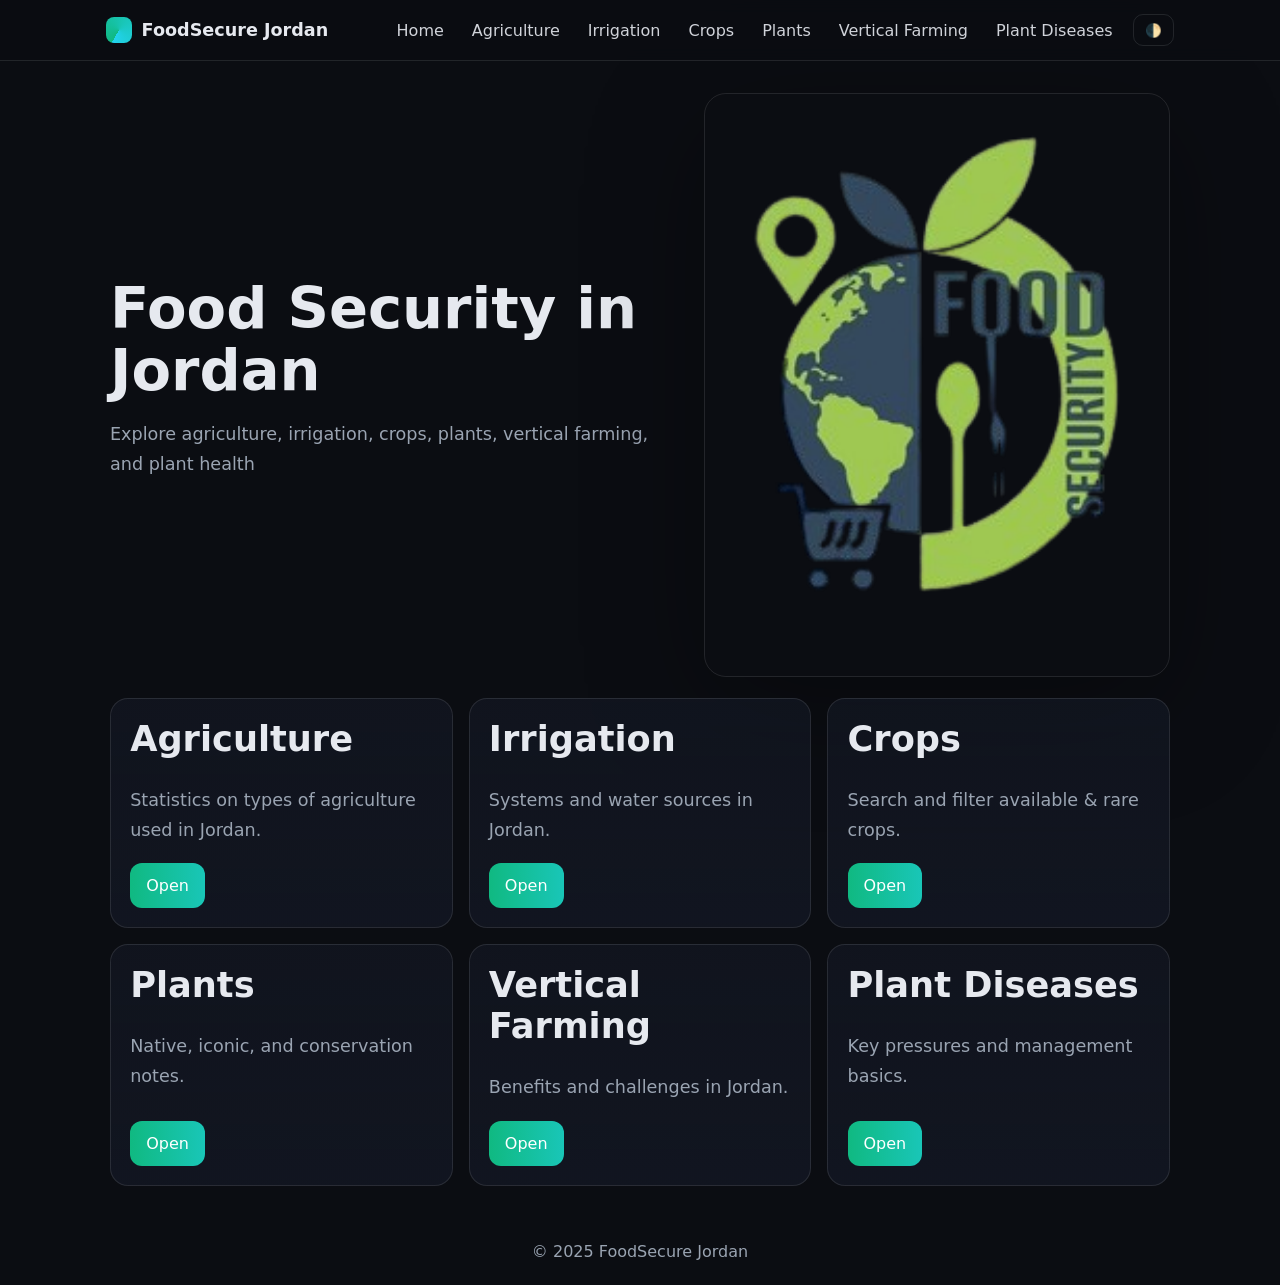
==== index.html @ 06690be6 "Initial commit - FoodSecure Jordan website" ====
<!DOCTYPE html>
<html lang="en">
<head>
  <meta charset="utf-8" />
  <meta name="viewport" content="width=device-width, initial-scale=1" />
  <title>Food Security in Jordan — Home</title>
  <link rel="stylesheet" href="assets/style.css" />
  <script>document.documentElement.classList.add('splashing');</script>
</head>
<body>
  <div id="splash" role="dialog" aria-label="Loading FoodSecure Jordan">
    <div class="splash-box">
      <div class="splash-logo"><span class="gem"></span><h1>FoodSecure Jordan</h1></div>
      <div class="splash-sub">Loading resources…</div>
      <div class="splash-bar"><span></span></div>
    </div>
  </div>

  <div class="progress-wrap"><div id="progressBar"></div></div>

  <header>
    <nav class="nav">
      <div class="brand"><span class="gem"></span><span>FoodSecure Jordan</span></div>
      <button class="menu-toggle" data-menu-toggle aria-label="Toggle menu">☰</button>
      <div class="links">
        <a href="index.html">Home</a>
        <a href="agriculture.html">Agriculture</a>
        <a href="irrigation.html">Irrigation</a>
        <a href="crops.html">Crops</a>
        <a href="plants.html">Plants</a>
        <a href="vertical.html">Vertical Farming</a>
        <a href="diseases.html">Plant Diseases</a>
        <button class="theme-toggle" data-theme-toggle aria-label="Toggle theme">🌓</button>
      </div>
    </nav>
  </header>

  <main>
    <section class="hero" data-animate>
      <div>
        <h1>Food Security in Jordan</h1>
       <p data-animate>Explore agriculture, irrigation, crops, plants, vertical farming, and plant health </p>
      </div>
      
      <img src="assets/images/food-security.png" alt="Food security in Jordan" class="hero-img" data-animate />
    </section>

    <div class="cards">
      <div class="card" data-animate>
        <h2>Agriculture</h2>
        <p>Statistics on types of agriculture used in Jordan.</p>
        <a href="agriculture.html" class="btn">Open</a>
      </div>
      <div class="card" data-animate>
        <h2>Irrigation</h2>
        <p>Systems and water sources in Jordan.</p>
        <a href="irrigation.html" class="btn">Open</a>
      </div>
      <div class="card" data-animate>
        <h2>Crops</h2>
        <p>Search and filter available & rare crops.</p>
        <a href="crops.html" class="btn">Open</a>
      </div>
      <div class="card" data-animate>
        <h2>Plants</h2>
        <p>Native, iconic, and conservation notes.</p>
        <a href="plants.html" class="btn">Open</a>
      </div>
      <div class="card" data-animate>
        <h2>Vertical Farming</h2>
        <p>Benefits and challenges in Jordan.</p>
        <a href="vertical.html" class="btn">Open</a>
      </div>
      <div class="card" data-animate>
        <h2>Plant Diseases</h2>
        <p>Key pressures and management basics.</p>
        <a href="diseases.html" class="btn">Open</a>
      </div>
    </div>
  </main>

  <footer>© 2025 FoodSecure Jordan</footer>
  <script src="assets/script.js"></script>
</body>
</html>
---- assets/style.css ----
:root {
  --bg: #0b0d12;
  --ink: #e6e9ef;
  --muted: #9aa4b2;
  --card: #121621;
  --line: rgba(255, 255, 255, 0.1);
  --accent: #10b981;
  --accent2: #22d3ee;
  --container: 1100px;
  --radius: 18px;
  --gap: 1rem;
}

:root[data-theme="light"] {
  --bg: #f7fafc;
  --ink: #0b0d12;
  --muted: #4a5568;
  --card: #ffffff;
  --line: rgba(0, 0, 0, 0.1);
}

* { box-sizing: border-box }
html, body { margin: 0; height: 100% }
body {
  font-family: ui-sans-serif, system-ui, -apple-system, Segoe UI, Roboto, Arial;
  background: var(--bg);
  color: var(--ink);
}

.progress-wrap { position: fixed; top: 0; left: 0; right: 0; height: 3px; background: transparent; z-index: 60 }
#progressBar { height: 100%; width: 0; background: linear-gradient(90deg, var(--accent), var(--accent2)) }

header { position: sticky; top: 0; z-index: 50; backdrop-filter: blur(8px); border-bottom: 1px solid var(--line);
  background: color-mix(in oklab, var(--bg), transparent 10%) }
.nav {
  max-width: var(--container);
  margin: 0 auto;
  display: grid;
  grid-template-columns: 1fr auto;
  gap: .75rem;
  align-items: center;
  padding: .9rem 1rem;
}
.brand { display: inline-flex; gap: .6rem; align-items: center; font-weight: 700; font-size: clamp(1rem, 2.2vw, 1.1rem) }
.gem { width: 26px; aspect-ratio: 1; border-radius: 8px; background: conic-gradient(from 210deg, var(--accent), var(--accent2)) }

.links { display: flex; align-items: center; gap: .75rem; }
.links a { color: var(--ink); text-decoration: none; opacity: .9; padding: .35rem .5rem; border-radius: 8px }
.links a:hover { opacity: 1; background: color-mix(in oklab, var(--card), transparent 70%) }
.theme-toggle, .menu-toggle {
  border: 1px solid var(--line); background: transparent; color: var(--ink);
  padding: .45rem .7rem; border-radius: 10px; cursor: pointer;
}

.menu-toggle { display: none; }
@media (max-width: 900px) {
  .nav { grid-template-columns: auto auto; }
  .menu-toggle { display: inline-flex; }
  .links {
    position: fixed; inset: 56px 0 auto 0;
    display: none; flex-direction: column; align-items: flex-start; gap: .25rem;
    padding: .75rem 1rem 1rem;
    background: color-mix(in oklab, var(--bg), transparent 0%);
    border-bottom: 1px solid var(--line);
  }
  .links.open { display: flex; }
}

main { max-width: var(--container); margin: 0 auto; padding: 2rem 1.25rem }
.hero {
  display: grid; grid-template-columns: 1.2fr 1fr; gap: 2.2rem; align-items: center; min-height: 60svh
}
.hero-img {
  width: 100%; max-width: 520px; border-radius: 22px; border: 1px solid var(--line);
  box-shadow: 0 30px 120px rgba(0,0,0,.3); object-fit: cover
}

h1 { font-size: clamp(1.8rem, 4.5vw, 3.6rem); margin: .3rem 0 1rem; line-height: 1.08 }
h2 { font-size: clamp(1.3rem, 3vw, 2.2rem); margin: 0 0 .6rem }
p { color: var(--muted); line-height: 1.7; font-size: clamp(1rem, 1.6vw, 1.1rem) }

.cards { display: grid; grid-template-columns: repeat(3, 1fr); gap: var(--gap); margin-top: 1.25rem }
.card {
  background: linear-gradient(180deg,
    color-mix(in oklab, var(--card), transparent 20%),
    color-mix(in oklab, var(--card), transparent 5%));
  border: 1px solid var(--line); border-radius: var(--radius); padding: 1.2rem;
}
.cards .card{
  display: flex;
  flex-direction: column;
  min-height: 220px;        
}

.cards .card .btn{
  margin-top: auto;        
  align-self: flex-start;   
}
.btn { display: inline-block; margin-top: .6rem; padding: .8rem 1rem; border-radius: 12px; text-decoration: none;
  color: white; background: linear-gradient(180deg, var(--accent), var(--accent2)); }

.input, select { width: 100%; padding: .7rem .8rem; border-radius: 12px; border: 1px solid var(--line); background: transparent; color: var(--ink) }
.table-wrap { overflow-x: auto; border-radius: 12px; border: 1px solid var(--line); }
.table { width: 100%; border-collapse: separate; border-spacing: 0 8px; margin: 0 }
.table tr { background: color-mix(in oklab, var(--card), transparent 15%); border: 1px solid var(--line) }
.table td, .table th { padding: .7rem 1rem; white-space: nowrap; }

.chart-box { width: 100%; aspect-ratio: 16 / 9; min-height: 260px; }
.chart-box canvas { width: 100% !important; height: 100% !important; }

.grid-2 { display: grid; grid-template-columns: 1fr 1fr; gap: var(--gap) }
.grid-3 { display: grid; grid-template-columns: repeat(3, 1fr); gap: var(--gap) }
.badge { display: inline-block; padding: .2rem .5rem; border: 1px solid var(--line); border-radius: 999px; font-size: .8rem; color: var(--muted) }
hr.sep { border: none; border-top: 1px solid var(--line); margin: 1.4rem 0 }
footer { padding: 1.5rem; text-align: center; color: var(--muted) }

[data-animate] { opacity: 0; transform: translateY(16px) }
.in { opacity: 1 !important; transform: translateY(0) !important; transition: opacity .6s ease, transform .6s ease }
.pager {
  display: flex;
  flex-wrap: wrap;
  gap: .5rem;
  align-items: center;
  justify-content: space-between;
  margin-top: .8rem;
}
.pager-left, .pager-right { display: flex; gap: .5rem; align-items: center; }
.pager .btn-page, .pager .btn-nav {
  border: 1px solid var(--line);
  background: transparent;
  color: var(--ink);
  padding: .45rem .7rem;
  border-radius: 10px;
  cursor: pointer;
}
.pager .btn-page.active {
  background: linear-gradient(180deg, var(--accent), var(--accent2));
  color: white;
  border-color: transparent;
}
.pager .btn-nav[disabled], .pager .btn-page[disabled] {
  opacity: .5;
  cursor: not-allowed;
}
.pager .page-size {
  padding: .45rem .6rem;
  border: 1px solid var(--line);
  background: transparent;
  color: var(--ink);
  border-radius: 10px;
}
.pager .count {
  color: var(--muted);
  font-size: .95rem;
}

@media (max-width: 1100px) {
  main { padding: 1.5rem 1rem }
}
@media (max-width: 980px) {
  .hero { grid-template-columns: 1fr }
  .cards, .grid-2, .grid-3 { grid-template-columns: 1fr }
  .hero-img { max-width: none }
}
@media (max-width: 420px) {
  .btn, .theme-toggle, .menu-toggle { padding: .7rem .9rem; border-radius: 10px }
  .links a { padding: .5rem .6rem }
}

.card-grid {
  display: grid;
  grid-template-columns: repeat(auto-fit, minmax(220px, 1fr));
  gap: 1rem;
  margin-top: 1rem;
}
.crop-card {
  background: var(--card);
  border: 1px solid var(--line);
  border-radius: 16px;
  padding: 1rem;
  transition: transform 0.25s ease, box-shadow 0.25s ease;
  display: flex;
  flex-direction: column;
  justify-content: space-between;
}
.crop-card:hover {
  transform: translateY(-6px);
  box-shadow: 0 6px 16px rgba(0,0,0,0.25);
}
.crop-card h3 {
  font-size: 1.1rem;
  margin-bottom: 0.4rem;
}
.crop-card .tags {
  margin-bottom: 0.6rem;
}
.crop-card .tags .badge {
  margin-right: 0.3rem;
}
.crop-card p {
  color: var(--muted);
  font-size: 0.95rem;
}

@keyframes fadeUp {
  from { opacity: 0; transform: translateY(20px) }
  to   { opacity: 1; transform: translateY(0) }
}
@keyframes floaty {
  0%   { transform: translateY(0) }
  50%  { transform: translateY(-6px) }
  100% { transform: translateY(0) }
}
@keyframes slideDown {
  from { opacity: 0; transform: translateY(-10px) }
  to   { opacity: 1; transform: translateY(0) }
}
@keyframes shine {
  from { background-position: -200% 0 }
  to   { background-position: 200% 0 }
}
@keyframes spin {
  to { transform: rotate(360deg) }
}

[data-animate] { opacity: 0; transform: translateY(16px) }
.in { opacity: 1 !important; transform: none !important; animation: fadeUp .6s ease both }

.gem { animation: spin 8s linear infinite; }

.btn {
  transition: transform .2s ease, box-shadow .25s ease;
  background-image: linear-gradient(90deg, var(--accent), var(--accent2));
  background-size: 200% 100%;
}
.btn:hover {
  transform: translateY(-2px);
  box-shadow: 0 10px 18px rgba(0,0,0,.25);
  animation: shine 1.2s linear;
}

@media (max-width: 900px){
  .links.open { animation: slideDown .25s ease both; }
}

.hero-img {
  will-change: transform;
  transition: transform .6s cubic-bezier(.2,.8,.2,1);
}

.card-grid { perspective: 900px; }
.crop-card {
  transform-style: preserve-3d;
  will-change: transform;
  transition: transform .2s ease, box-shadow .25s ease;
}
.crop-card:hover { box-shadow: 0 14px 28px rgba(0,0,0,.28); }

.cards .card:hover { animation: floaty 3s ease-in-out infinite; }

@media (prefers-reduced-motion: reduce) {
  * { animation: none !important; transition: none !important }
}

@keyframes fadeIn { from { opacity: 0 } to { opacity: 1 } }
@keyframes popIn { from { transform: scale(.96); opacity: 0 } to { transform: scale(1); opacity: 1 } }

.modal-backdrop {
  position: fixed; inset: 0;
  background: rgba(0,0,0,.55);
  display: none; align-items: center; justify-content: center;
  z-index: 100;
}
.modal-backdrop.show { display: flex; animation: fadeIn .18s ease both; }

.modal {
  background: var(--card); color: var(--ink);
  border: 1px solid var(--line); border-radius: 16px;
  max-width: min(680px, 92vw); width: 100%;
  padding: 1rem 1.1rem;
  box-shadow: 0 30px 120px rgba(0,0,0,.4);
  animation: popIn .18s ease both;
}
.modal header {
  display: flex; align-items: center; justify-content: space-between; gap: .6rem;
  margin-bottom: .4rem;
}
.modal h3 { margin: 0; font-size: 1.25rem; }
.modal .close {
  border: 1px solid var(--line); background: transparent; color: var(--ink);
  padding: .4rem .6rem; border-radius: 10px; cursor: pointer;
}
.modal .meta { display: flex; gap: .5rem; flex-wrap: wrap; margin: .35rem 0 .6rem; }
.modal .meta .badge { font-size: .8rem; }
.modal .body { color: var(--muted); line-height: 1.6; }

#splash {
  position: fixed; inset: 0;
  display: grid; place-items: center;
  background:
    radial-gradient(1200px 600px at 20% 10%, color-mix(in oklab, var(--accent2), transparent 82%), transparent),
    radial-gradient(1200px 600px at 80% 90%, color-mix(in oklab, var(--accent), transparent 82%), transparent),
    var(--bg);
  z-index: 9999;
  opacity: 1;
  transition: opacity .7s ease, visibility .7s ease;
}
#splash.hide { opacity: 0; visibility: hidden; }

.splash-box {
  width: min(520px, 86vw);
  background: color-mix(in oklab, var(--card), transparent 6%);
  border: 1px solid var(--line);
  border-radius: 20px;
  padding: 1.25rem 1.4rem;
  box-shadow: 0 30px 120px rgba(0,0,0,.35);
  text-align: center;
  animation: popIn .5s ease both;
}

.splash-logo { 
  display: flex; gap: .7rem; align-items: center; justify-content: center; 
  margin-bottom: .4rem; 
}
.splash-logo .gem { 
  width: 40px; height: 40px; border-radius: 12px; 
  background: conic-gradient(from 210deg, var(--accent), var(--accent2)); 
  animation: spin 18s linear infinite, lazyBob 4s ease-in-out infinite;
}
.splash-logo h1 { margin: 0; font-size: clamp(1.2rem, 3.2vw, 1.6rem); font-weight: 700; }
.splash-sub { color: var(--muted); margin: .3rem 0 1rem; }

.splash-bar {
  height: 6px; width: 100%;
  background: color-mix(in oklab, var(--card), transparent 65%);
  border: 1px solid var(--line);
  border-radius: 999px; overflow: hidden;
}
.splash-bar span {
  display: block; height: 100%; width: 36%;
  background: linear-gradient(90deg, var(--accent), var(--accent2));
  border-radius: 999px;
  animation: loadSlide 2.4s ease-in-out infinite;
}

html.splashing body > :not(#splash) { opacity: 0; transition: opacity .7s ease; }
html:not(.splashing) body > :not(#splash) { opacity: 1; }

@keyframes loadSlide {
  0%   { transform: translateX(-70%) }
  50%  { transform: translateX(20%) }
  100% { transform: translateX(110%) }
}
@keyframes popIn { from { transform: scale(.98); opacity: 0 } to { transform: scale(1); opacity: 1 } }
@keyframes spin { to { transform: rotate(360deg) } }
@keyframes lazyBob { 0%,100% { transform: translateY(0) } 50% { transform: translateY(-4px) } }

@media (prefers-reduced-motion: reduce){
  .splash-logo .gem { animation: none }
  .splash-bar span { animation: none; width: 60% }
}
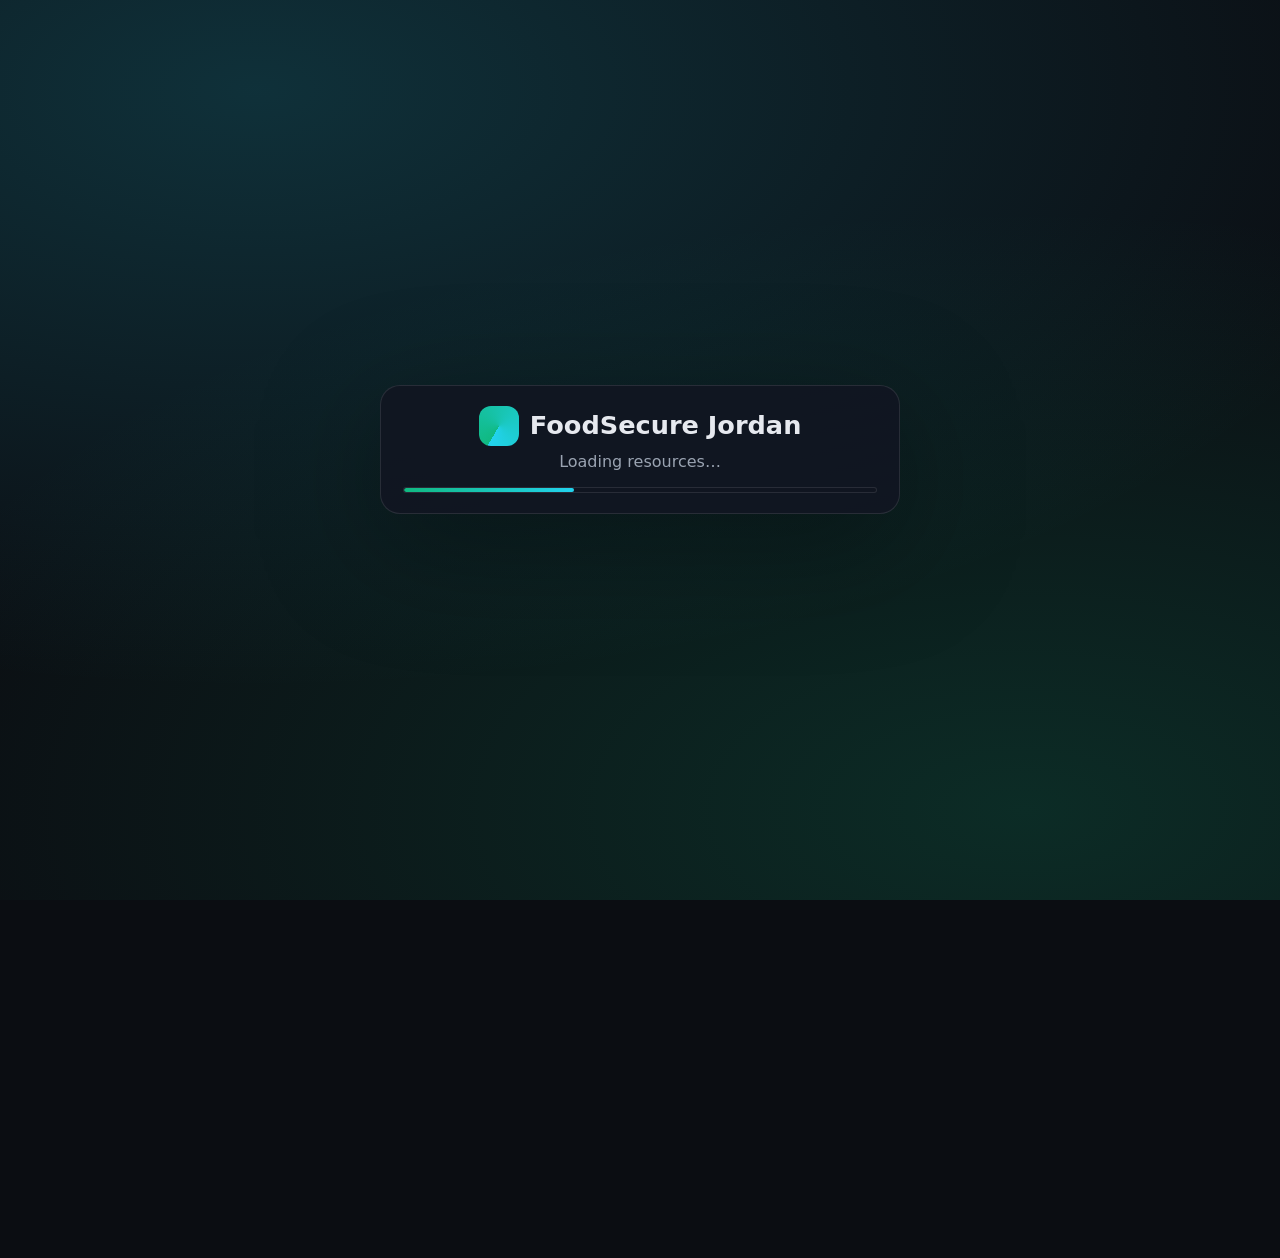
==== commit 05230265: "Initial commit - FoodSecure Jordan website" ====
--- a/index.html
+++ b/index.html
@@ -30,6 +30,7 @@
         <a href="plants.html">Plants</a>
         <a href="vertical.html">Vertical Farming</a>
         <a href="diseases.html">Plant Diseases</a>
+         <a href="suggestions.html">Suggestions</a>
         <button class="theme-toggle" data-theme-toggle aria-label="Toggle theme">🌓</button>
       </div>
     </nav>
@@ -42,7 +43,7 @@
        <p data-animate>Explore agriculture, irrigation, crops, plants, vertical farming, and plant health </p>
       </div>
       
-      <img src="assets/images/food-security.png" alt="Food security in Jordan" class="hero-img" data-animate />
+      <img src="assets/images/food-security-logo-=.png" alt="Food security in Jordan" class="hero-img" data-animate />
     </section>
 
     <div class="cards">
--- a/assets/style.css
+++ b/assets/style.css
@@ -71,8 +71,8 @@
   display: grid; grid-template-columns: 1.2fr 1fr; gap: 2.2rem; align-items: center; min-height: 60svh
 }
 .hero-img {
-  width: 100%; max-width: 520px; border-radius: 22px; border: 1px solid var(--line);
-  box-shadow: 0 30px 120px rgba(0,0,0,.3); object-fit: cover
+  width: 100%; max-width: 520px; border-radius: 22px; 
+   object-fit: cover
 }
 
 h1 { font-size: clamp(1.8rem, 4.5vw, 3.6rem); margin: .3rem 0 1rem; line-height: 1.08 }
@@ -359,3 +359,15 @@
   .splash-logo .gem { animation: none }
   .splash-bar span { animation: none; width: 60% }
 }
+.form-card{
+  background: linear-gradient(180deg, color-mix(in oklab, var(--card), transparent 20%), color-mix(in oklab, var(--card), transparent 5%));
+  border: 1px solid var(--line);
+  border-radius: var(--radius);
+  padding: 1rem;
+  display: grid;
+  gap: .8rem;
+}
+.form-card label span{ display:block; margin-bottom:.35rem; color:var(--muted); font-size:.95rem }
+.form-card .agree{ display:flex; gap:.5rem; align-items:flex-start }
+.form-card .actions{ display:flex; flex-wrap:wrap; gap:.5rem; align-items:center }
+.btn.alt{ background: transparent; color: var(--ink); border: 1px solid var(--line) }
